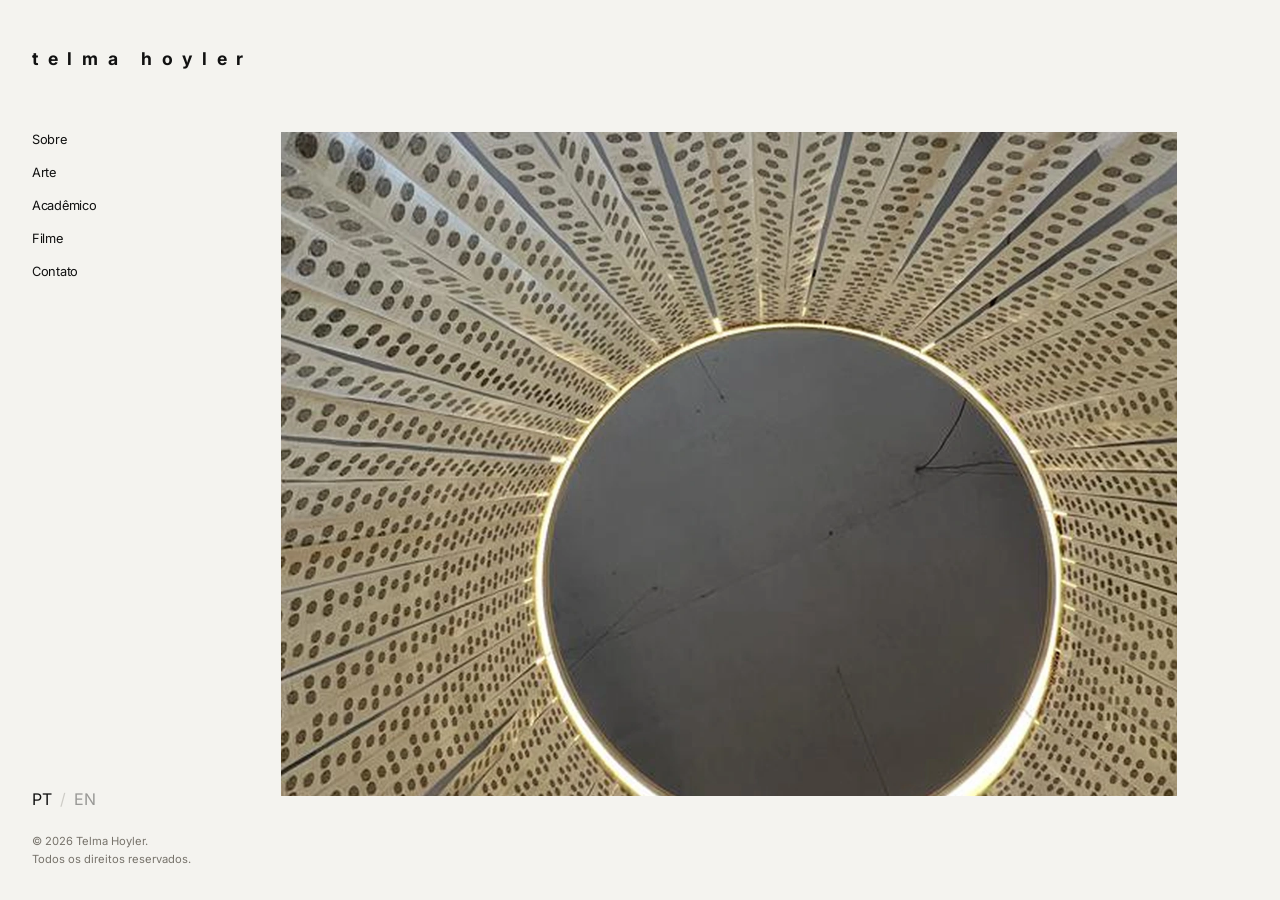
==== index.html @ 8e0690ae "Alinha cartaz do filme ao menu lateral" ====
<!doctype html>
<html lang="pt-BR">
  <head>
    <meta charset="utf-8" />
    <meta name="viewport" content="width=device-width, initial-scale=1" />
    <title>Telma Hoyler — Artista Visual</title>
    <meta
      name="description"
      content="Catálogo digital de obras, filmes e produção acadêmica de Telma Hoyler."
    />
    <link rel="preconnect" href="https://fonts.googleapis.com" />
    <link rel="preconnect" href="https://fonts.gstatic.com" crossorigin />
    <link
      rel="stylesheet"
      href="https://fonts.googleapis.com/css2?family=Inter:wght@300;400;500&family=Inter+Tight:wght@200;300;400&titulo-destaque=swap"
    />
    <link rel="stylesheet" href="styles.css?v=20260827-6" />
  </head>
  <body>
    <aside class="menu-lateral">
      <div>
        <a class="marca-menu-lateral" href="#home" data-pagina-destino="home">
          <span class="nome-marca-menu">telma hoyler</span>
        </a>

        <nav class="navegacao-menu-lateral" aria-label="Menu principal">
          <a href="#about" data-pagina-destino="about" data-texto="menu.sobre">Sobre</a>
          <div class="grupo-navegacao">
            <a href="#art" data-pagina-destino="artGroup" data-texto="menu.arte">Arte</a>
            <div class="subnavegacao">
              <a href="#art" data-pagina-destino="art" data-texto="submenu.trabalhos">Trabalhos</a>
              <a href="#exhibitions" data-pagina-destino="exhibitions" data-texto="submenu.exposicoes">Exposições</a>
              <a href="#texts" data-pagina-destino="texts" data-texto="submenu.textos">Textos</a>
            </div>
          </div>
          <div class="grupo-navegacao">
            <a href="#publications" data-pagina-destino="academic" data-texto="menu.academico">Acadêmico</a>
            <div class="subnavegacao">
              <a href="#publications" data-pagina-destino="publications" data-texto="submenu.publicacoes">Publicações selecionadas</a>
              <a href="#classes" data-pagina-destino="classes" data-texto="submenu.aulas">Aulas</a>
              <a href="#research" data-pagina-destino="research" data-texto="submenu.pesquisas">Pesquisas</a>
            </div>
          </div>
          <a href="#films" data-pagina-destino="films" data-texto="menu.filmes">Filme</a>
          <a href="#contact" data-pagina-destino="contact" data-texto="menu.contato">Contato</a>
        </nav>
      </div>

      <div class="rodape-menu-lateral">
        <div class="seletor-idioma" aria-label="Idioma">
          <button class="botao-idioma ativo" type="button" data-idioma="pt">PT</button>
          <span>/</span>
          <button class="botao-idioma" type="button" data-idioma="en">EN</button>
        </div>
        <p data-html-traduzido="rodape.direitos">© 2026 Telma Hoyler.<br />Todos os direitos reservados.</p>
      </div>
    </aside>
    <button class="fundo-menu-lateral" type="button" aria-label="Fechar menu"></button>

    <header class="cabecalho-mobile">
      <button class="botao-menu-mobile" type="button" aria-label="Abrir menu" aria-expanded="false">
        <span></span>
        <span></span>
      </button>
      <a class="marca-mobile" href="#home">telma hoyler</a>
      <div class="seletor-idioma" aria-label="Idioma">
        <button class="botao-idioma ativo" type="button" data-idioma="pt">PT</button>
        <span>/</span>
        <button class="botao-idioma" type="button" data-idioma="en">EN</button>
      </div>
    </header>

    <main class="conteudo-principal">
      <section id="home" class="pagina pagina-inicial ativo" data-pagina="home">
        <div class="imagem-hero ativo">
          <img src="assets/capa/carrossel/A_Representacao 1.webp" alt="" />
        </div>
        <div class="imagem-hero">
          <img src="assets/capa/carrossel/caixas-centralizada.png" alt="" />
        </div>
        <div class="imagem-hero">
          <img src="assets/capa/carrossel/ChatGPT Image 9 de ago. de 2026, 19_14_01.webp" alt="" />
        </div>
        <div class="imagem-hero">
          <img src="assets/capa/carrossel/imagem 1.webp" alt="" />
        </div>
        <div class="imagem-hero">
          <img src="assets/capa/carrossel/imagem 2.webp" alt="" />
        </div>
        <div class="imagem-hero">
          <img src="assets/capa/carrossel/imagem 4.webp" alt="" />
        </div>
        <div class="imagem-hero">
          <img src="assets/capa/carrossel/ponte para meu corpo 1.webp" alt="" />
        </div>
        <div class="imagem-hero">
          <img src="assets/capa/carrossel/serpentina_ponto de vista.webp" alt="" />
        </div>

      </section>

      <section id="about" class="pagina pagina-conteudo" data-pagina="about">
        <header class="cabecalho-pagina">
          <div class="rotulo-secao texto-suave" data-texto="secao.sobre.numero">01 — Sobre</div>
        </header>

        <div class="layout-sobre conteudo-alinhado-menu">
          <div class="texto-corpo">
            <p>
              <span data-texto="secao.sobre.texto1">Telma Hoyler (São Paulo, 1988) é artista visual e cientista social, tendo concluído em 2022 seu doutorado em ciência política pela Universidade de São Paulo. Transita entre a cidade e a floresta, entre a política e a poética, entre o mundo “de dentro” e o “de fora”. Ao invés de dualidades e oposições, procura cerzir os pontos de contato entre essas categorias, desgastadas pela forma binária como insistimos em categorizar o mundo.</span>
            </p>
            <p>
              <span data-texto="secao.sobre.texto2">Desde 2018, busca traduzir para o universo visual reflexões e sensações despertadas ao longo da sua extensa pesquisa etnográfica junto a burocratas, políticos e lideranças comunitárias. Cria a partir de múltiplas linguagens, incluindo escrita, costura, colagem, desenho e procedimentos de apropriação de imagens e sons para produção de vídeos e instalações sonoras.</span>
            </p>
          </div>
        </div>

      </section>

      <section id="presentation" class="pagina pagina-conteudo" data-pagina="presentation">
        <header class="cabecalho-pagina">
          <div class="rotulo-secao texto-suave" data-texto="submenu.apresentacao">Apresentação</div>
        </header>

        <div class="layout-sobre conteudo-alinhado-menu">
          <div class="texto-corpo">
            <p>
              <span data-texto="secao.sobre.texto1">Telma Hoyler (São Paulo, 1988) é artista visual e cientista social, tendo concluído em 2022 seu doutorado em ciência política pela Universidade de São Paulo. Transita entre a cidade e a floresta, entre a política e a poética, entre o mundo “de dentro” e o “de fora”. Ao invés de dualidades e oposições, procura cerzir os pontos de contato entre essas categorias, desgastadas pela forma binária como insistimos em categorizar o mundo.</span>
            </p>
            <p>
              <span data-texto="secao.sobre.texto2">Desde 2018, busca traduzir para o universo visual reflexões e sensações despertadas ao longo da sua extensa pesquisa etnográfica junto a burocratas, políticos e lideranças comunitárias. Cria a partir de múltiplas linguagens, incluindo escrita, costura, colagem, desenho e procedimentos de apropriação de imagens e sons para produção de vídeos e instalações sonoras.</span>
            </p>
          </div>
        </div>
      </section>

      <section id="exhibitions" class="pagina pagina-conteudo" data-pagina="exhibitions">
        <header class="cabecalho-pagina">
          <div class="rotulo-secao texto-suave" data-texto="secao.sobre.exposicoes">Exposições</div>
        </header>
        <section class="secao-listagem conteudo-alinhado-menu">
          <div class="cabecalho-listagem">
            <h2 class="titulo-destaque" data-texto="secao.sobre.exposicoes">Exposições</h2>
          </div>
          <div class="lista-itens" id="listaExposicoes"></div>
        </section>
      </section>

      <section id="texts" class="pagina pagina-conteudo" data-pagina="texts">
        <header class="cabecalho-pagina">
          <div class="rotulo-secao texto-suave" data-texto="secao.textos">Textos</div>
        </header>
        <section class="secao-listagem conteudo-alinhado-menu">
          <div class="cabecalho-listagem">
            <h2 class="titulo-destaque" data-texto="secao.textos">Textos</h2>
          </div>
          <div class="lista-itens" id="listaTextos"></div>
        </section>
      </section>

      <section id="art" class="pagina pagina-conteudo" data-pagina="art">
        <header class="cabecalho-pagina cabecalho-compacto">
          <div class="rotulo-secao texto-suave" data-texto="secao.arte.numero">02 — Arte</div>
          <h1 class="titulo-destaque" data-texto="secao.arte.titulo">Catálogo.</h1>
          <p class="texto-suave texto-introducao" data-texto="secao.arte.introducao">Catálogo de obras — instalação, bordado, vídeo, escrita.</p>
        </header>
        <div class="grade-catalogo-obras conteudo-alinhado-menu" id="gradeCatalogoObras"></div>
      </section>

      <section id="publications" class="pagina pagina-conteudo" data-pagina="publications" data-pagina-pai="academic">
        <section class="secao-listagem conteudo-alinhado-menu">
          <h1 class="titulo-destaque titulo-pagina-listagem" data-texto="academico.publicacoes">Publicações selecionadas</h1>
          <div class="lista-itens" id="listaPublicacoes"></div>
        </section>
      </section>

      <section id="classes" class="pagina pagina-conteudo" data-pagina="classes" data-pagina-pai="academic">
        <section class="secao-listagem conteudo-alinhado-menu">
          <h1 class="titulo-destaque titulo-pagina-listagem" data-texto="academico.aulas">Aulas</h1>
          <div class="lista-itens" id="listaAulas"></div>
        </section>
      </section>

      <section id="research" class="pagina pagina-conteudo" data-pagina="research" data-pagina-pai="academic">
        <section class="secao-listagem conteudo-alinhado-menu">
          <h1 class="titulo-destaque titulo-pagina-listagem" data-texto="academico.pesquisas">Pesquisas</h1>
          <div class="lista-itens lista-pesquisas" id="listaPesquisas"></div>
        </section>
      </section>

      <section id="films" class="pagina pagina-conteudo" data-pagina="films">
        <div class="grade-filmes conteudo-alinhado-menu">
          <article class="cartao-filme">
            <a class="poster-filme" href="https://www.territoriodoc.com/" target="_blank" rel="noreferrer">
              <img src="assets/imagens/film-territorio-DB_nv63p.jpg" alt="" />
            </a>
            <section class="ficha-tecnica-filme">
              <h1 data-texto="filme.ficha.titulo">Ficha Técnica</h1>
              <dl>
                <div><dt data-texto="filme.ficha.direcao">Direção:</dt><dd>Telma Hoyler</dd></div>
                <div><dt data-texto="filme.ficha.montagem">Montagem:</dt><dd>Luiz Romero</dd></div>
                <div><dt data-texto="filme.ficha.fotografia">Direção de Fotografia:</dt><dd>Luiz Romero</dd></div>
                <div><dt data-texto="filme.ficha.cameras">Câmeras:</dt><dd>Luiz Romero, Ricardo Moura, Daniel Ferreira</dd></div>
                <div><dt data-texto="filme.ficha.som">Edição de Som e Mixagem:</dt><dd>Julia Telles</dd></div>
                <div><dt data-texto="filme.ficha.cor">Colorização:</dt><dd>Bernardo Neder</dd></div>
                <div><dt data-texto="filme.ficha.producao">Produção:</dt><dd>Planetária Produções e Pesquisa</dd></div>
                <div><dt data-texto="filme.ficha.posProducao">Pós-Produção:</dt><dd>Cajamanga</dd></div>
                <div><dt data-texto="filme.ficha.financiamento">Financiamento:</dt><dd>Urban Studies Foundation</dd></div>
              </dl>
            </section>
          </article>
        </div>
      </section>

      <section id="contact" class="pagina pagina-conteudo pagina-contato" data-pagina="contact">
        <header class="cabecalho-pagina conteudo-alinhado-menu">
          <h1 class="titulo-destaque titulo-pagina-listagem" data-texto="secao.contato.numero">Contato</h1>
        </header>

        <div class="grade-contato">
          <a href="mailto:telmahoyler@gmail.com">
            <span class="rotulo-secao texto-suave" data-texto="contato.email">Email</span>
            <strong class="titulo-destaque">telmahoyler@gmail.com</strong>
          </a>
          <a href="https://www.instagram.com/tete_hoyler/" target="_blank" rel="noreferrer">
            <span class="rotulo-secao texto-suave" data-texto="contato.instagram.arte">Instagram — Arte</span>
            <strong class="titulo-destaque">@tete_hoyler</strong>
          </a>
          <a href="https://www.instagram.com/telma_hoyler/" target="_blank" rel="noreferrer">
            <span class="rotulo-secao texto-suave" data-texto="contato.instagram.academico">Instagram — Acadêmico</span>
            <strong class="titulo-destaque">@telma_hoyler</strong>
          </a>
          <a href="https://www.linkedin.com/in/telma-hoyler-6042aa2a5" target="_blank" rel="noreferrer">
            <span class="rotulo-secao texto-suave" data-texto="contato.linkedin">LinkedIn</span>
            <strong class="titulo-destaque">Telma Hoyler</strong>
          </a>
          <a href="http://lattes.cnpq.br/1322059531873511" target="_blank" rel="noreferrer">
            <span class="rotulo-secao texto-suave" data-texto="contato.lattes.titulo">Currículo Lattes</span>
            <span class="valor-contato">
              <strong class="titulo-destaque">lattes.cnpq.br/1322059531873511</strong>
              <small class="texto-suave" data-texto="contato.lattes.descricao">Plataforma de currículos acadêmicos do CNPq.</small>
            </span>
          </a>
        </div>

      </section>
    </main>

    <script src="script.js?v=20260827-1"></script>
  </body>
</html>
---- styles.css ----
:root {
  --cor-fundo: #f4f3ef;
  --cor-texto-principal: #111;
  --cor-texto-suave: #77736b;
  --cor-linha-fina: rgba(17, 17, 17, 0.14);
  --cor-painel: rgba(17, 17, 17, 0.035);
  --largura-menu-lateral: 240px;
  --recuo-hero-topo: 132px;
  --recuo-hero-direita: 56px;
  --recuo-hero-baixo: 104px;
  font-family: Avenir, "Avenir Next", Inter, Arial, sans-serif;
  color: var(--cor-texto-principal);
  background: var(--cor-fundo);
}

* {
  box-sizing: border-box;
}

html {
  scroll-behavior: smooth;
  scroll-padding-top: 24px;
}

body {
  margin: 0;
  min-height: 100vh;
  background: var(--cor-fundo);
}

a {
  color: inherit;
  text-decoration: none;
}

img {
  display: block;
  max-width: 100%;
}

button {
  font: inherit;
}

.titulo-destaque {
  font-family: Avenir, "Avenir Next", Inter, Arial, sans-serif;
  font-weight: 300;
  letter-spacing: 0;
}

.rotulo-secao {
  font-size: 0.6rem;
  font-weight: 500;
  letter-spacing: 0.08em;
  text-transform: uppercase;
}

.texto-suave {
  color: var(--cor-texto-suave);
}

.link-sublinhado {
  background-image: linear-gradient(currentColor, currentColor);
  background-position: 0 100%;
  background-repeat: no-repeat;
  background-size: 100% 1px;
}

.menu-lateral {
  position: fixed;
  inset: 0 auto 0 0;
  z-index: 40;
  width: var(--largura-menu-lateral);
  padding: 32px;
  display: flex;
  flex-direction: column;
  justify-content: space-between;
  background: var(--cor-fundo);
}

.marca-menu-lateral {
  display: block;
  margin-top: 18px;
}

.marca-menu-lateral .rotulo-secao {
  display: block;
  margin-bottom: 8px;
}

.nome-marca-menu {
  display: block;
  font-family: Avenir, "Avenir Next", Inter, Arial, sans-serif;
  font-size: 1.1rem;
  font-weight: 700;
  line-height: 1;
  letter-spacing: 0.55em;
  white-space: nowrap;
}

.navegacao-menu-lateral {
  margin-top: 64px;
  display: flex;
  flex-direction: column;
  gap: 18px;
}

.navegacao-menu-lateral a,
.grupo-navegacao > a,
.item-menu-lateral {
  width: fit-content;
  font-size: 0.8rem;
  letter-spacing: -0.02em;
  transition: opacity 180ms ease;
}

.item-menu-lateral {
  cursor: default;
}

.navegacao-menu-lateral a:hover,
.navegacao-menu-lateral a.ativo {
  opacity: 0.52;
}

.grupo-navegacao {
  display: grid;
  gap: 0;
}

.subnavegacao {
  max-height: 0;
  overflow: hidden;
  display: grid;
  gap: 7px;
  padding-left: 14px;
  transition: max-height 220ms ease, padding-top 220ms ease;
}

.grupo-navegacao:hover .subnavegacao,
.grupo-navegacao:focus-within .subnavegacao {
  max-height: 96px;
  padding-top: 10px;
}

.subnavegacao a {
  color: var(--cor-texto-suave);
  font-size: 0.68rem;
}

.rodape-menu-lateral {
  display: flex;
  flex-direction: column;
  gap: 24px;
}

.rodape-menu-lateral p {
  margin: 0;
  color: var(--cor-texto-suave);
  font-size: 0.7rem;
  line-height: 1.55;
}

.seletor-idioma {
  display: flex;
  align-items: center;
  gap: 8px;
}

.seletor-idioma span {
  color: var(--cor-texto-suave);
  opacity: 0.3;
}

.botao-idioma {
  border: 0;
  padding: 0;
  background: transparent;
  color: inherit;
  cursor: pointer;
}

.botao-idioma:not(.ativo) {
  opacity: 0.4;
}

.cabecalho-mobile {
  display: none;
}

.fundo-menu-lateral {
  display: none;
}

.conteudo-principal {
  min-width: 0;
  padding-left: var(--largura-menu-lateral);
}

.pagina {
  display: none;
}

.pagina.ativo {
  display: block;
}

.pagina-inicial {
  position: relative;
  height: 100svh;
  overflow: hidden;
  background: var(--cor-fundo);
}

.imagem-hero {
  position: absolute;
  top: var(--recuo-hero-topo);
  bottom: var(--recuo-hero-baixo);
  left: 47%;
  width: min(70vw, 1120px);
  overflow: hidden;
  transform: translateX(-50%);
  opacity: 0;
  transition: opacity 1400ms ease;
}

.imagem-hero.ativo {
  opacity: 1;
}

.imagem-hero img {
  display: block;
  width: 100%;
  height: 100%;
  object-fit: cover;
  object-position: center;
}

.rodape-hero {
  position: absolute;
  left: 40px;
  right: 40px;
  bottom: 40px;
  z-index: 2;
  display: flex;
  align-items: flex-end;
  justify-content: space-between;
  gap: 24px;
  color: #fff;
  mix-blend-mode: difference;
}

.pontos-hero {
  display: flex;
  align-items: center;
  gap: 8px;
}

.pontos-hero button {
  width: 16px;
  height: 1px;
  padding: 0;
  border: 0;
  background: currentColor;
  opacity: 0.4;
  transition: width 250ms ease, opacity 250ms ease;
}

.pontos-hero button.ativo {
  width: 40px;
  opacity: 1;
}

.extra-inicial {
  display: none;
}

body.rota-inicial .extra-inicial {
  display: block;
}

.obras-destaque,
.pagina-conteudo {
  padding: 48px 48px 56px;
}

.barra-secao {
  margin-bottom: 40px;
  display: flex;
  align-items: end;
  justify-content: space-between;
  gap: 32px;
}

.barra-secao h2 {
  margin: 0;
  font-size: clamp(1rem, 1.55vw, 1.25rem);
  line-height: 1.08;
}

.grade-obras-destaque {
  display: grid;
  grid-template-columns: repeat(3, minmax(0, 1fr));
  gap: 22px;
  max-width: 760px;
  background: transparent;
}

.cartao-obra {
  position: relative;
  aspect-ratio: 1;
  overflow: hidden;
  background: var(--cor-fundo);
}

.cartao-obra img {
  position: absolute;
  inset: 0;
  width: 100%;
  height: 100%;
  object-fit: cover;
  transition: transform 1200ms ease;
}

.cartao-obra:hover img {
  transform: scale(1.04);
}

.cartao-obra-2 img {
  transform: scale(1.14);
  transform-origin: center top;
}

.cartao-obra-2:hover img {
  transform: scale(1.18);
}

.cartao-obra-9 img {
  transform: scale(1.3);
  transform-origin: center;
}

.cartao-obra-9:hover img {
  transform: scale(1.34);
}

.cartao-obra-10 img {
  object-position: center 39%;
  transform: scale(1.4);
}

.cartao-obra-10:hover img {
  transform: scale(1.44);
}

.cartao-obra-13 img {
  transform: scale(1.3);
}

.cartao-obra-13:hover img {
  transform: scale(1.34);
}

.cartao-obra-20 img {
  object-position: 52% 50%;
  transform: scale(3.7);
}

.cartao-obra-20:hover img {
  transform: scale(3.78);
}

.cartao-obra-17 img {
  object-fit: cover;
  object-position: center 62%;
}

.cartao-obra-19 img {
  transform: none;
}

.cartao-obra-19:hover img {
  transform: scale(1.04);
}

/* Camufla o fundo branco destas capas no off-white da página. */
.cartao-obra-31,
.cartao-obra-39,
.cartao-obra-45 {
  background: var(--cor-fundo);
}

.cartao-obra-31 img,
.cartao-obra-39 img,
.cartao-obra-45 img {
  mix-blend-mode: multiply;
}

.cartao-obra-31 img {
  transform: scale(1.18);
}

.cartao-obra-31:hover img {
  transform: scale(1.22);
}

.cartao-obra-39 img {
  transform: scale(1.08);
}

.cartao-obra-39:hover img {
  transform: scale(1.12);
}

.cartao-obra-45 img {
  transform: scale(1.18);
}

.cartao-obra-45:hover img {
  transform: scale(1.22);
}

.cartao-obra-25 img {
  transform: scale(3);
  transform-origin: 34% 58%;
}

.cartao-obra-25:hover img {
  transform: scale(3.08);
}

.cartao-obra-18 img {
  transform: scale(1.32);
}

.cartao-obra-18:hover img {
  transform: scale(1.36);
}

.cartao-obra-27 img {
  transform: scale(1.18);
}

.cartao-obra-27:hover img {
  transform: scale(1.22);
}

.cartao-obra-29 img {
  transform: scale(3.4);
  transform-origin: 52% 50%;
}

.cartao-obra-29:hover img {
  transform: scale(3.48);
}

.cartao-obra-26 img {
  transform: scale(1.16);
}

.cartao-obra-26:hover img {
  transform: scale(1.2);
}

.cartao-obra-30 img {
  transform: scale(2.2);
  transform-origin: 72% 38%;
}

.cartao-obra-30:hover img {
  transform: scale(2.28);
}

.cartao-obra-34 img {
  transform: scale(2.35);
  transform-origin: 51% 49%;
}

.cartao-obra-34:hover img {
  transform: scale(2.43);
}

.cartao-obra-32 img {
  transform: none;
}

.cartao-obra-32:hover img {
  transform: scale(1.04);
}

.cartao-obra-40 img {
  object-fit: cover;
  object-position: center;
}

.cartao-obra-43 img {
  transform: scale(1.08);
}

.cartao-obra-43:hover img {
  transform: scale(1.12);
}

.cartao-obra-44 img {
  transform: scale(1.58);
  transform-origin: center;
}

.cartao-obra-44:hover img {
  transform: scale(1.64);
}

.legenda-cartao-obra {
  position: absolute;
  inset: 0;
  display: flex;
  align-items: flex-end;
  padding: 14px;
  background: rgba(255, 255, 255, 0);
  opacity: 0;
  transition: background 500ms ease, opacity 500ms ease;
}

.cartao-obra:hover .legenda-cartao-obra {
  background: rgba(255, 255, 255, 0.9);
  opacity: 1;
}

.titulo-cartao-obra {
  font-family: Avenir, "Avenir Next", Inter, Arial, sans-serif;
  font-size: 0.76rem;
  letter-spacing: 0;
}

.pagina-conteudo {
  max-width: 1296px;
  margin-inline: auto;
  transform: translateX(calc(var(--largura-menu-lateral) / -2));
}

#art.pagina-conteudo {
  max-width: none;
}

.conteudo-alinhado-menu {
  padding-top: 78px;
  width: 100%;
  max-width: 960px;
  margin-inline: auto;
}

#about .cabecalho-pagina,
#presentation .cabecalho-pagina,
#art .cabecalho-pagina,
#exhibitions > .cabecalho-pagina,
#texts > .cabecalho-pagina {
  display: none;
}

.cabecalho-pagina {
  margin-bottom: 44px;
}

.cabecalho-pagina.cabecalho-compacto {
  margin-bottom: 36px;
}

.cabecalho-pagina .rotulo-secao {
  margin-bottom: 18px;
}

.cabecalho-pagina [data-texto="secao.sobre.numero"] {
  font-size: 0.82rem;
}

.cabecalho-pagina h1 {
  max-width: 640px;
  margin: 0;
  font-size: clamp(1.25rem, 2.1vw, 1.75rem);
  line-height: 1.12;
}

.texto-introducao {
  max-width: 520px;
  margin: 16px 0 0;
  font-size: 0.78rem;
  line-height: 1.5;
}

.layout-sobre {
  display: grid;
  grid-template-columns: repeat(12, minmax(0, 1fr));
  gap: 48px;
  margin-bottom: 64px;
}

.texto-corpo {
  grid-column: span 8;
  display: grid;
  gap: 16px;
}

.texto-corpo p {
  margin: 0;
  font-size: clamp(0.76rem, 0.82vw, 0.82rem);
  line-height: 1.55;
  text-align: justify;
}

.contatos-sobre {
  display: grid;
  grid-column: 9 / span 3;
  align-content: start;
  gap: 16px;
  font-size: 0.72rem;
}

.contatos-sobre .rotulo-secao {
  margin-bottom: 4px;
}

.secao-listagem {
  margin-bottom: 36px;
}

.titulo-pagina-listagem {
  margin: 0 0 24px;
  font-size: clamp(0.92rem, 1.25vw, 1.1rem);
  line-height: 1.12;
}

.secao-listagem > h2,
.cabecalho-listagem h2 {
  margin: 0;
  font-size: clamp(0.92rem, 1.25vw, 1.1rem);
  line-height: 1.12;
}

.cabecalho-listagem {
  margin-bottom: 24px;
  display: flex;
  align-items: baseline;
  justify-content: space-between;
}

.lista-itens {
  border-top: 1px solid var(--cor-linha-fina);
  border-bottom: 1px solid var(--cor-linha-fina);
}

.item-lista {
  display: flex;
  align-items: baseline;
  gap: 20px;
  padding: 10px 0;
  border-top: 1px solid var(--cor-linha-fina);
}

.item-lista:first-child {
  border-top: 0;
}

.item-pesquisa {
  padding: 18px 0 22px;
  border-top: 1px solid var(--cor-linha-fina);
}

.item-pesquisa:first-child {
  border-top: 0;
}

.item-pesquisa h2 {
  margin: 0 0 10px;
  font-size: clamp(0.78rem, 0.88vw, 0.9rem);
  line-height: 1.35;
  font-weight: 500;
}

.texto-pesquisa {
  max-width: 900px;
}

.texto-pesquisa p {
  margin: 0;
  font-size: clamp(0.74rem, 0.8vw, 0.82rem);
  line-height: 1.58;
  text-align: justify;
}

.texto-pesquisa p + p {
  margin-top: 8px;
}

.ano-item-lista {
  width: 80px;
  flex: 0 0 80px;
  color: var(--cor-texto-suave);
}

.titulo-item-lista {
  font-size: clamp(0.74rem, 0.8vw, 0.82rem);
  line-height: 1.35;
}

.detalhe-item-lista {
  margin-top: 4px;
  color: var(--cor-texto-suave);
}

.grade-catalogo-obras {
  display: grid;
  gap: 24px;
  width: 100%;
  max-width: 960px;
  margin-inline: auto;
  background: transparent;
}

.linha-comparacao-obras {
  display: grid;
  gap: 44px;
}

.linha-cinco-obras {
  grid-template-columns: repeat(5, minmax(0, 1fr));
}

.linha-quatro-obras {
  grid-template-columns: repeat(4, minmax(0, 1fr));
}

.grade-filmes {
  display: flex;
  justify-content: flex-start;
  max-width: 960px;
}

#films.pagina-conteudo {
  padding-top: 136px;
}

#films .conteudo-alinhado-menu {
  padding-top: 0;
}

.cartao-filme {
  display: grid;
  grid-template-columns: 220px minmax(0, 1fr);
  align-items: start;
  gap: 48px;
  width: min(100%, 800px);
}

.poster-filme {
  display: block;
  width: min(100%, 220px);
  margin: 0;
  overflow: hidden;
  background: var(--cor-painel);
}

.poster-filme img {
  display: block;
  width: 100%;
  height: auto;
  transition: transform 1200ms ease;
}

.cartao-filme:hover img {
  transform: scale(1.04);
}

.ficha-tecnica-filme h1 {
  margin: 0 0 16px;
  padding-bottom: 9px;
  border-bottom: 1px solid var(--cor-linha-fina);
  font-size: 0.68rem;
  font-weight: 500;
  letter-spacing: 0.08em;
  text-transform: uppercase;
}

.ficha-tecnica-filme dl {
  display: grid;
  gap: 7px;
  margin: 0;
  color: var(--cor-texto-suave);
  font-size: 0.72rem;
  line-height: 1.45;
}

.ficha-tecnica-filme dl > div {
  display: grid;
  grid-template-columns: 176px minmax(0, 1fr);
  gap: 22px;
}

.ficha-tecnica-filme dt,
.ficha-tecnica-filme dd {
  margin: 0;
}

.ficha-tecnica-filme dt {
  color: inherit;
  font-weight: 400;
  white-space: nowrap;
}

.ficha-tecnica-filme dd {
  font-weight: 400;
}

.pagina-contato {
  min-height: auto;
  flex-direction: column;
}

.pagina-contato.ativo {
  display: flex;
}

.pagina-contato .cabecalho-pagina {
  margin-bottom: 14px;
}

.pagina-contato .cabecalho-pagina .rotulo-secao {
  margin-bottom: 14px;
}

.pagina-contato .cabecalho-pagina h1 {
  font-size: clamp(0.96rem, 1.2vw, 1.1rem);
}

.pagina-contato .texto-introducao {
  margin-top: 10px;
}

.grade-contato {
  width: 100%;
  max-width: 960px;
  margin-inline: auto;
  display: grid;
  border-top: 1px solid var(--cor-linha-fina);
  border-bottom: 1px solid var(--cor-linha-fina);
}

.grade-contato a {
  display: grid;
  grid-template-columns: 155px minmax(0, 1fr);
  gap: 20px;
  padding: 10px 0;
  border-top: 1px solid var(--cor-linha-fina);
}

.grade-contato a:first-child {
  border-top: 0;
}

.grade-contato span {
  display: block;
}

.valor-contato {
  display: flex;
  align-items: baseline;
  gap: 10px;
  min-width: 0;
}

.grade-contato strong {
  display: inline;
  color: var(--cor-texto-principal);
  font-size: clamp(0.82rem, 0.9vw, 0.92rem);
  font-weight: 300;
  line-height: 1.35;
  overflow-wrap: normal;
  word-break: normal;
  transition: opacity 200ms ease;
}

.grade-contato small {
  display: inline;
  margin-left: 0;
  color: var(--cor-texto-principal);
  font-size: 0.76rem;
  line-height: 1.45;
  white-space: nowrap;
}

.grade-contato a:hover strong {
  opacity: 0.6;
}

.contato-atelier {
  margin-top: 40px;
  padding-top: 0;
  font-size: 0.82rem;
}

@media (max-width: 1024px) {
  .pagina-conteudo {
    transform: none;
  }

  .menu-lateral {
    z-index: 80;
    width: min(82vw, 320px);
    transform: translateX(-100%);
    transition: transform 260ms ease;
    box-shadow: 24px 0 64px rgba(17, 17, 17, 0.08);
  }

  body.menu-lateral-aberto .menu-lateral {
    transform: translateX(0);
  }

  .fundo-menu-lateral {
    position: fixed;
    inset: 0;
    z-index: 70;
    display: block;
    border: 0;
    padding: 0;
    background: rgba(255, 255, 255, 0.72);
    opacity: 0;
    pointer-events: none;
    transition: opacity 260ms ease;
  }

  body.menu-lateral-aberto .fundo-menu-lateral {
    opacity: 1;
    pointer-events: auto;
  }

  .cabecalho-mobile {
    position: fixed;
    inset: 0 0 auto 0;
    z-index: 50;
    height: 56px;
    padding: 0 20px;
    display: flex;
    align-items: center;
    justify-content: space-between;
    border-bottom: 1px solid var(--cor-linha-fina);
    background: rgba(255, 255, 255, 0.9);
    backdrop-filter: blur(10px);
  }

  .botao-menu-mobile {
    width: 34px;
    height: 34px;
    border: 0;
    padding: 0;
    display: grid;
    place-content: center;
    gap: 6px;
    background: transparent;
    color: var(--cor-texto-principal);
    cursor: pointer;
  }

  .botao-menu-mobile span {
    width: 18px;
    height: 1px;
    display: block;
    background: currentColor;
    transition: transform 200ms ease;
  }

  body.menu-lateral-aberto .botao-menu-mobile span:first-child {
    transform: translateY(3.5px) rotate(45deg);
  }

  body.menu-lateral-aberto .botao-menu-mobile span:last-child {
    transform: translateY(-3.5px) rotate(-45deg);
  }

  .marca-mobile {
    font-family: Avenir, "Avenir Next", Inter, Arial, sans-serif;
    font-size: 0.82rem;
    letter-spacing: 0.55em;
    white-space: nowrap;
  }

  .conteudo-principal {
    padding-left: 0;
    padding-top: 56px;
  }

  .pagina-conteudo,
  .obras-destaque {
    padding: 36px 24px 48px;
  }

  #films.pagina-conteudo {
    padding-top: 36px;
  }

  .pagina-inicial {
    height: calc(100svh - 56px);
  }

  .imagem-hero {
    inset: 0;
    width: auto;
    transform: none;
  }

  .grade-obras-destaque {
    grid-template-columns: repeat(2, minmax(0, 1fr));
    gap: 20px;
  }

  .linha-cinco-obras,
  .linha-quatro-obras {
    grid-template-columns: repeat(2, minmax(0, 1fr));
  }

  .layout-sobre {
    grid-template-columns: 1fr;
  }

  .grade-contato strong {
    overflow-wrap: anywhere;
  }

  .pagina-contato .cabecalho-pagina {
    margin-bottom: 32px;
  }

  .texto-corpo,
  .contatos-sobre {
    grid-column: auto;
  }

}

@media (max-width: 640px) {
  .cartao-filme {
    grid-template-columns: 1fr;
    gap: 24px;
  }

  .ficha-tecnica-filme dl > div {
    grid-template-columns: 1fr;
    gap: 1px;
    padding-bottom: 4px;
  }

  .ficha-tecnica-filme dt {
    white-space: normal;
  }

  .rodape-hero {
    left: 24px;
    right: 24px;
    bottom: 24px;
  }

  .barra-secao {
    display: block;
  }

  .barra-secao a {
    display: inline-block;
    margin-top: 24px;
  }

  .cabecalho-pagina {
    margin-bottom: 36px;
  }

  .cabecalho-pagina h1 {
    font-size: 1.25rem;
  }

  .pagina-contato .cabecalho-pagina h1 {
    font-size: 1.15rem;
  }

  .grade-obras-destaque,
  .grade-catalogo-obras {
    grid-template-columns: 1fr;
    gap: 18px;
  }

  .linha-cinco-obras,
  .linha-quatro-obras {
    grid-template-columns: 1fr;
  }

  .item-lista {
    align-items: start;
    gap: 16px;
  }

  .grade-contato a {
    grid-template-columns: 1fr;
    gap: 10px;
  }

  .grade-contato small {
    display: inline;
    margin-left: 0;
    margin-top: 0;
    white-space: normal;
  }

  .ano-item-lista {
    width: 56px;
    flex-basis: 56px;
  }
}
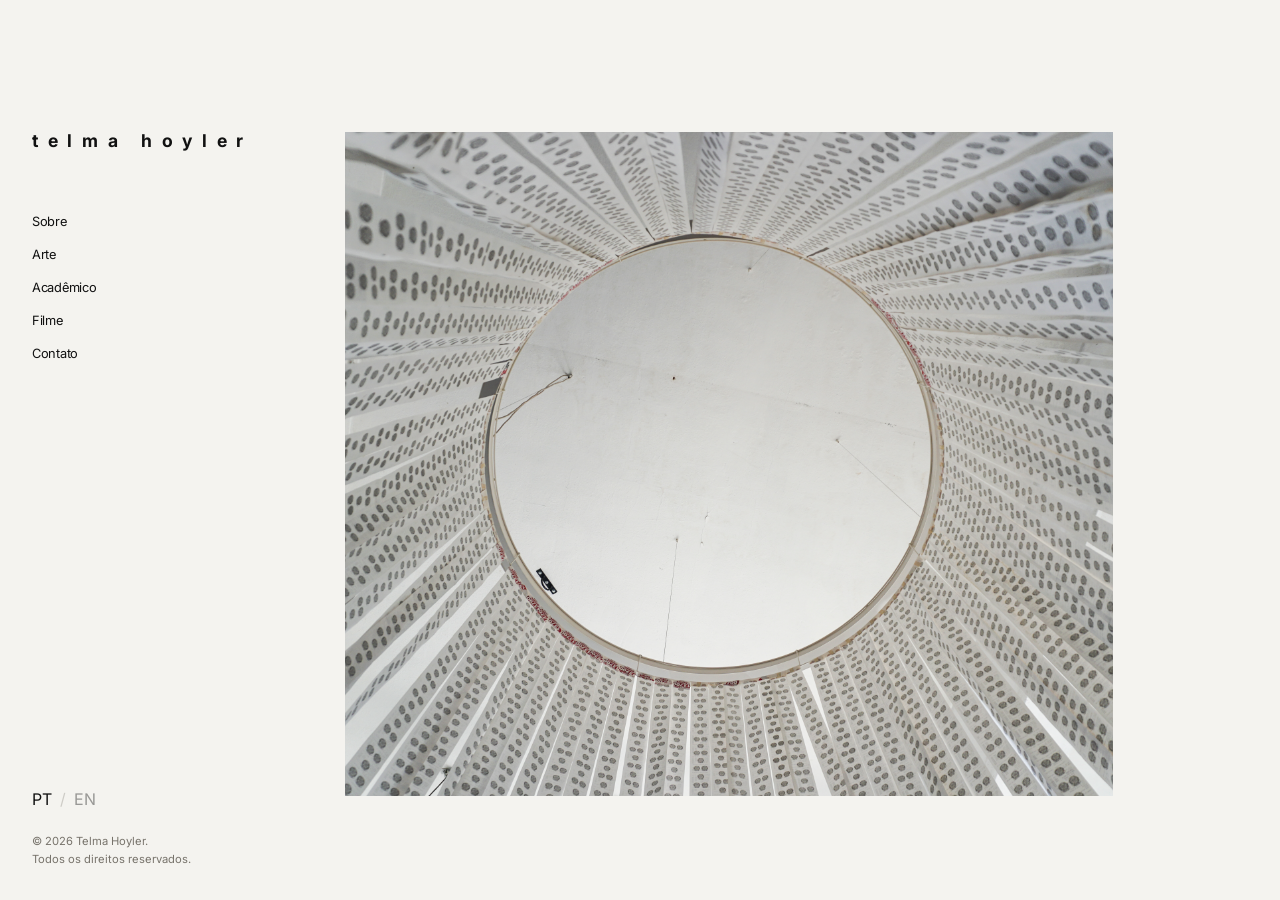
==== commit 5e7cd727: "Atualiza carrossel e ajusta capa principal" ====
--- a/index.html
+++ b/index.html
@@ -14,7 +14,7 @@
       rel="stylesheet"
       href="https://fonts.googleapis.com/css2?family=Inter:wght@300;400;500&family=Inter+Tight:wght@200;300;400&titulo-destaque=swap"
     />
-    <link rel="stylesheet" href="styles.css?v=20260827-6" />
+    <link rel="stylesheet" href="styles.css?v=20260902-1" />
   </head>
   <body>
     <aside class="menu-lateral">
@@ -73,28 +73,31 @@
     <main class="conteudo-principal">
       <section id="home" class="pagina pagina-inicial ativo" data-pagina="home">
         <div class="imagem-hero ativo">
-          <img src="assets/capa/carrossel/A_Representacao 1.webp" alt="" />
-        </div>
-        <div class="imagem-hero">
-          <img src="assets/capa/carrossel/caixas-centralizada.png" alt="" />
-        </div>
-        <div class="imagem-hero">
-          <img src="assets/capa/carrossel/ChatGPT Image 9 de ago. de 2026, 19_14_01.webp" alt="" />
-        </div>
-        <div class="imagem-hero">
-          <img src="assets/capa/carrossel/imagem 1.webp" alt="" />
-        </div>
-        <div class="imagem-hero">
-          <img src="assets/capa/carrossel/imagem 2.webp" alt="" />
-        </div>
-        <div class="imagem-hero">
-          <img src="assets/capa/carrossel/imagem 4.webp" alt="" />
-        </div>
-        <div class="imagem-hero">
-          <img src="assets/capa/carrossel/ponte para meu corpo 1.webp" alt="" />
-        </div>
-        <div class="imagem-hero">
-          <img src="assets/capa/carrossel/serpentina_ponto de vista.webp" alt="" />
+          <img src="assets/capa/carrossel/1.jpg" alt="" />
+        </div>
+        <div class="imagem-hero">
+          <img src="assets/capa/carrossel/2.png" alt="" />
+        </div>
+        <div class="imagem-hero">
+          <img src="assets/capa/carrossel/3.JPG" alt="" />
+        </div>
+        <div class="imagem-hero">
+          <img src="assets/capa/carrossel/4.png" alt="" />
+        </div>
+        <div class="imagem-hero">
+          <img src="assets/capa/carrossel/5.jpg" alt="" />
+        </div>
+        <div class="imagem-hero">
+          <img src="assets/capa/carrossel/6.JPG" alt="" />
+        </div>
+        <div class="imagem-hero">
+          <img src="assets/capa/carrossel/7.png" alt="" />
+        </div>
+        <div class="imagem-hero">
+          <img src="assets/capa/carrossel/8.png" alt="" />
+        </div>
+        <div class="imagem-hero">
+          <img src="assets/capa/carrossel/9.jpg" alt="" />
         </div>
 
       </section>
--- a/styles.css
+++ b/styles.css
@@ -236,6 +236,21 @@
   object-position: center;
 }
 
+/* Na capa, nome e carrossel formam a mesma linha visual. */
+@media (min-width: 1025px) {
+  body.rota-inicial .menu-lateral {
+    padding-top: var(--recuo-hero-topo);
+  }
+
+  body.rota-inicial .marca-menu-lateral {
+    margin-top: 0;
+  }
+
+  body.rota-inicial .imagem-hero {
+    width: min(60vw, 960px);
+  }
+}
+
 .rodape-hero {
   position: absolute;
   left: 40px;
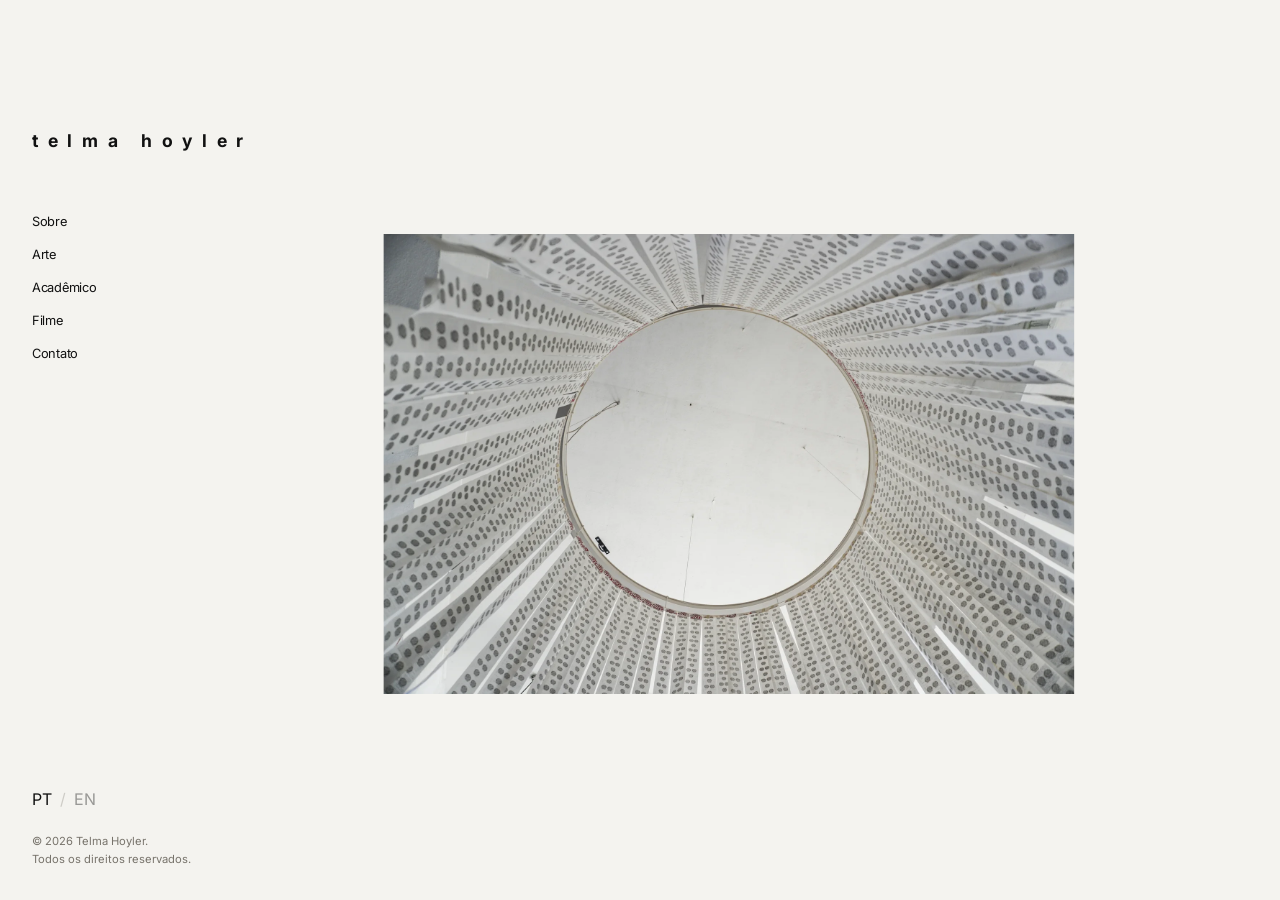
==== commit dd1d5ba2: "Otimiza imagens e preserva enquadramento da capa" ====
--- a/index.html
+++ b/index.html
@@ -14,7 +14,7 @@
       rel="stylesheet"
       href="https://fonts.googleapis.com/css2?family=Inter:wght@300;400;500&family=Inter+Tight:wght@200;300;400&titulo-destaque=swap"
     />
-    <link rel="stylesheet" href="styles.css?v=20260902-1" />
+    <link rel="stylesheet" href="styles.css?v=20260908-1" />
   </head>
   <body>
     <aside class="menu-lateral">
@@ -73,31 +73,31 @@
     <main class="conteudo-principal">
       <section id="home" class="pagina pagina-inicial ativo" data-pagina="home">
         <div class="imagem-hero ativo">
-          <img src="assets/capa/carrossel/1.jpg" alt="" />
-        </div>
-        <div class="imagem-hero">
-          <img src="assets/capa/carrossel/2.png" alt="" />
-        </div>
-        <div class="imagem-hero">
-          <img src="assets/capa/carrossel/3.JPG" alt="" />
-        </div>
-        <div class="imagem-hero">
-          <img src="assets/capa/carrossel/4.png" alt="" />
-        </div>
-        <div class="imagem-hero">
-          <img src="assets/capa/carrossel/5.jpg" alt="" />
-        </div>
-        <div class="imagem-hero">
-          <img src="assets/capa/carrossel/6.JPG" alt="" />
-        </div>
-        <div class="imagem-hero">
-          <img src="assets/capa/carrossel/7.png" alt="" />
-        </div>
-        <div class="imagem-hero">
-          <img src="assets/capa/carrossel/8.png" alt="" />
-        </div>
-        <div class="imagem-hero">
-          <img src="assets/capa/carrossel/9.jpg" alt="" />
+          <img src="assets/capa/carrossel/1.webp" alt="" fetchpriority="high" decoding="async" />
+        </div>
+        <div class="imagem-hero">
+          <img data-src="assets/capa/carrossel/2.webp" alt="" loading="lazy" decoding="async" />
+        </div>
+        <div class="imagem-hero">
+          <img data-src="assets/capa/carrossel/3.webp" alt="" loading="lazy" decoding="async" />
+        </div>
+        <div class="imagem-hero">
+          <img data-src="assets/capa/carrossel/4.webp" alt="" loading="lazy" decoding="async" />
+        </div>
+        <div class="imagem-hero">
+          <img data-src="assets/capa/carrossel/5.webp" alt="" loading="lazy" decoding="async" />
+        </div>
+        <div class="imagem-hero">
+          <img data-src="assets/capa/carrossel/6.webp" alt="" loading="lazy" decoding="async" />
+        </div>
+        <div class="imagem-hero">
+          <img data-src="assets/capa/carrossel/7.webp" alt="" loading="lazy" decoding="async" />
+        </div>
+        <div class="imagem-hero">
+          <img data-src="assets/capa/carrossel/8.webp" alt="" loading="lazy" decoding="async" />
+        </div>
+        <div class="imagem-hero">
+          <img data-src="assets/capa/carrossel/9.webp" alt="" loading="lazy" decoding="async" />
         </div>
 
       </section>
--- a/styles.css
+++ b/styles.css
@@ -232,7 +232,7 @@
   display: block;
   width: 100%;
   height: 100%;
-  object-fit: cover;
+  object-fit: contain;
   object-position: center;
 }
 
@@ -247,7 +247,7 @@
   }
 
   body.rota-inicial .imagem-hero {
-    width: min(60vw, 960px);
+    width: min(54vw, 860px);
   }
 }
 
@@ -1016,7 +1016,7 @@
   }
 
   .imagem-hero {
-    inset: 0;
+    inset: 20px;
     width: auto;
     transform: none;
   }
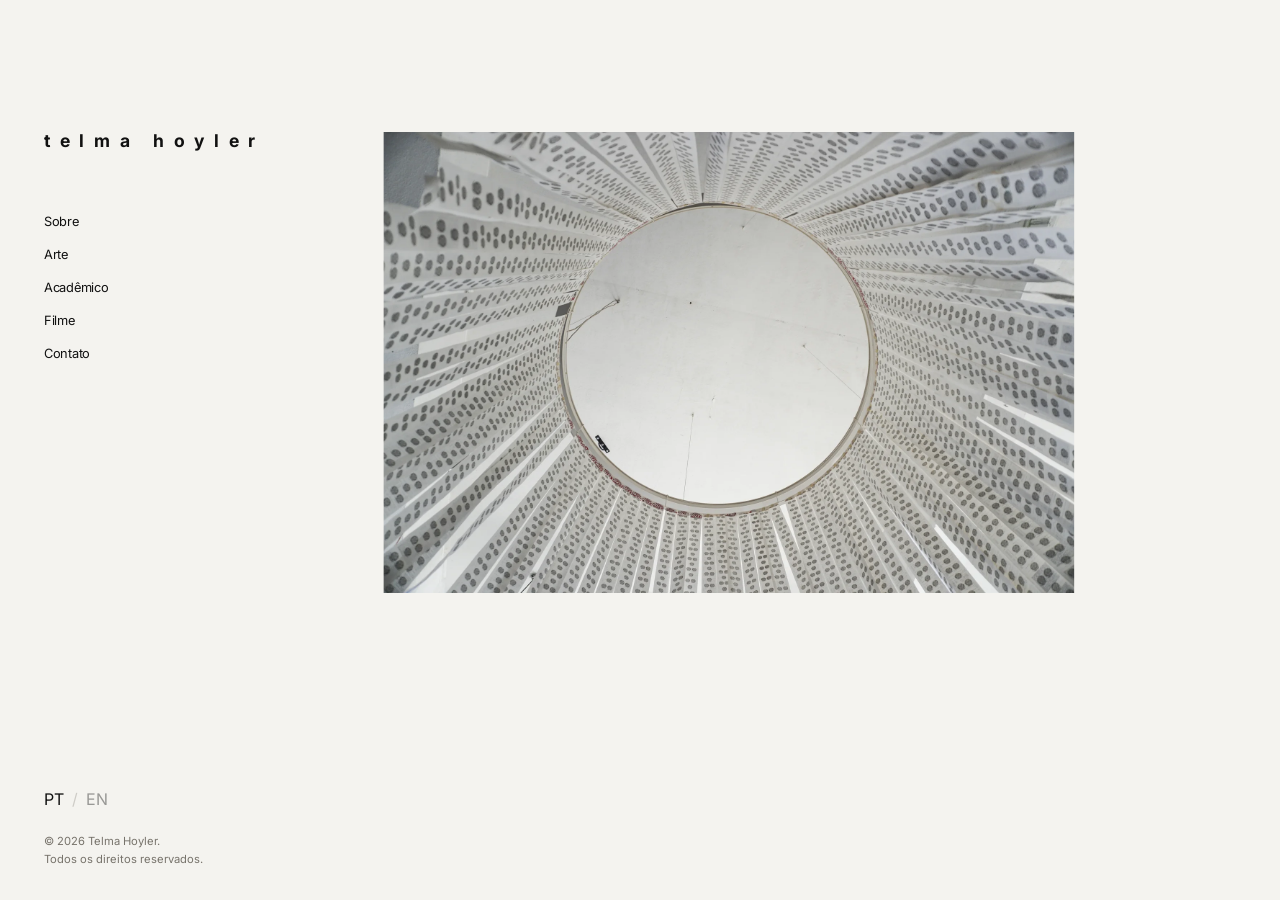
==== commit 071fd4bb: "Alinha carrossel e ajusta menu da capa" ====
--- a/index.html
+++ b/index.html
@@ -14,7 +14,7 @@
       rel="stylesheet"
       href="https://fonts.googleapis.com/css2?family=Inter:wght@300;400;500&family=Inter+Tight:wght@200;300;400&titulo-destaque=swap"
     />
-    <link rel="stylesheet" href="styles.css?v=20260908-1" />
+    <link rel="stylesheet" href="styles.css?v=20260908-2" />
   </head>
   <body>
     <aside class="menu-lateral">
--- a/styles.css
+++ b/styles.css
@@ -240,6 +240,7 @@
 @media (min-width: 1025px) {
   body.rota-inicial .menu-lateral {
     padding-top: var(--recuo-hero-topo);
+    padding-left: 44px;
   }
 
   body.rota-inicial .marca-menu-lateral {
@@ -248,6 +249,10 @@
 
   body.rota-inicial .imagem-hero {
     width: min(54vw, 860px);
+  }
+
+  body.rota-inicial .imagem-hero img {
+    object-position: center top;
   }
 }
 
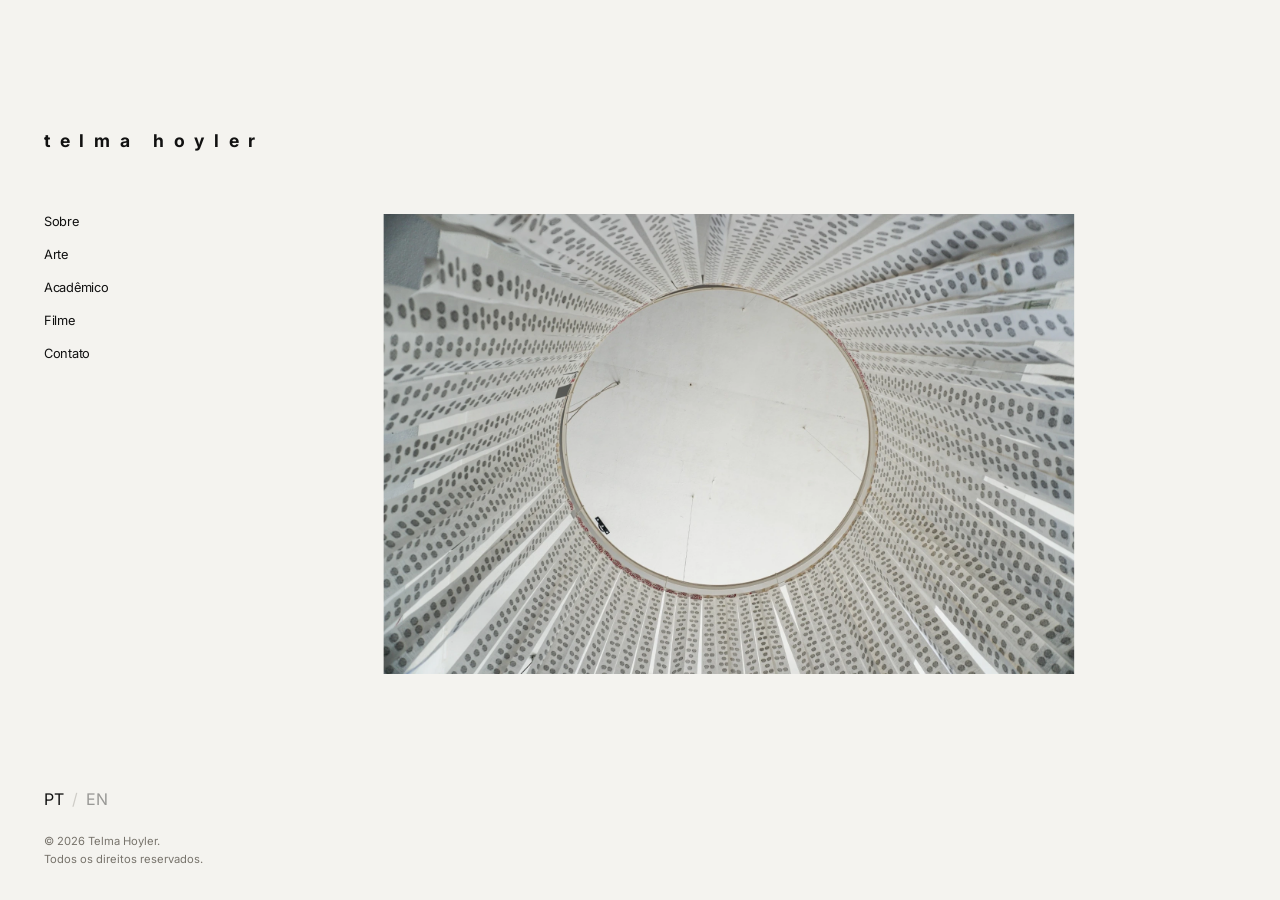
==== commit a8e0d39c: "Atualiza conteúdo, capas e navegação do site" ====
--- a/index.html
+++ b/index.html
@@ -14,7 +14,7 @@
       rel="stylesheet"
       href="https://fonts.googleapis.com/css2?family=Inter:wght@300;400;500&family=Inter+Tight:wght@200;300;400&titulo-destaque=swap"
     />
-    <link rel="stylesheet" href="styles.css?v=20260908-2" />
+    <link rel="stylesheet" href="styles.css?v=20261023" />
   </head>
   <body>
     <aside class="menu-lateral">
@@ -73,31 +73,34 @@
     <main class="conteudo-principal">
       <section id="home" class="pagina pagina-inicial ativo" data-pagina="home">
         <div class="imagem-hero ativo">
-          <img src="assets/capa/carrossel/1.webp" alt="" fetchpriority="high" decoding="async" />
-        </div>
-        <div class="imagem-hero">
-          <img data-src="assets/capa/carrossel/2.webp" alt="" loading="lazy" decoding="async" />
-        </div>
-        <div class="imagem-hero">
-          <img data-src="assets/capa/carrossel/3.webp" alt="" loading="lazy" decoding="async" />
-        </div>
-        <div class="imagem-hero">
-          <img data-src="assets/capa/carrossel/4.webp" alt="" loading="lazy" decoding="async" />
-        </div>
-        <div class="imagem-hero">
-          <img data-src="assets/capa/carrossel/5.webp" alt="" loading="lazy" decoding="async" />
-        </div>
-        <div class="imagem-hero">
-          <img data-src="assets/capa/carrossel/6.webp" alt="" loading="lazy" decoding="async" />
-        </div>
-        <div class="imagem-hero">
-          <img data-src="assets/capa/carrossel/7.webp" alt="" loading="lazy" decoding="async" />
-        </div>
-        <div class="imagem-hero">
-          <img data-src="assets/capa/carrossel/8.webp" alt="" loading="lazy" decoding="async" />
-        </div>
-        <div class="imagem-hero">
-          <img data-src="assets/capa/carrossel/9.webp" alt="" loading="lazy" decoding="async" />
+          <img src="assets/capa/carrossel/1.webp?v=20261023" alt="" fetchpriority="high" decoding="async" />
+        </div>
+        <div class="imagem-hero">
+          <img data-src="assets/capa/carrossel/2.webp?v=20261023" alt="" loading="lazy" decoding="async" />
+        </div>
+        <div class="imagem-hero">
+          <img data-src="assets/capa/carrossel/3.webp?v=20261023" alt="" loading="lazy" decoding="async" />
+        </div>
+        <div class="imagem-hero">
+          <img data-src="assets/capa/carrossel/4.webp?v=20261023" alt="" loading="lazy" decoding="async" />
+        </div>
+        <div class="imagem-hero">
+          <img data-src="assets/capa/carrossel/5.webp?v=20261023" alt="" loading="lazy" decoding="async" />
+        </div>
+        <div class="imagem-hero">
+          <img data-src="assets/capa/carrossel/6.webp?v=20261023" alt="" loading="lazy" decoding="async" />
+        </div>
+        <div class="imagem-hero">
+          <img data-src="assets/capa/carrossel/7.webp?v=20261023" alt="" loading="lazy" decoding="async" />
+        </div>
+        <div class="imagem-hero">
+          <img data-src="assets/capa/carrossel/8.webp?v=20261023" alt="" loading="lazy" decoding="async" />
+        </div>
+        <div class="imagem-hero">
+          <img data-src="assets/capa/carrossel/9.webp?v=20261023" alt="" loading="lazy" decoding="async" />
+        </div>
+        <div class="imagem-hero">
+          <img data-src="assets/capa/carrossel/10.webp?v=20261023" alt="" loading="lazy" decoding="async" />
         </div>
 
       </section>
--- a/styles.css
+++ b/styles.css
@@ -8,6 +8,9 @@
   --recuo-hero-topo: 132px;
   --recuo-hero-direita: 56px;
   --recuo-hero-baixo: 104px;
+  /* Altura do nome + espaço até o primeiro item do menu ("Sobre"). */
+  --altura-marca-menu: 1.1rem;
+  --espaco-marca-navegacao: 64px;
   font-family: Avenir, "Avenir Next", Inter, Arial, sans-serif;
   color: var(--cor-texto-principal);
   background: var(--cor-fundo);
@@ -99,7 +102,7 @@
 }
 
 .navegacao-menu-lateral {
-  margin-top: 64px;
+  margin-top: var(--espaco-marca-navegacao);
   display: flex;
   flex-direction: column;
   gap: 18px;
@@ -236,7 +239,7 @@
   object-position: center;
 }
 
-/* Na capa, nome e carrossel formam a mesma linha visual. */
+/* Na capa, o topo do carrossel fica na mesma linha do primeiro item do menu. */
 @media (min-width: 1025px) {
   body.rota-inicial .menu-lateral {
     padding-top: var(--recuo-hero-topo);
@@ -248,6 +251,7 @@
   }
 
   body.rota-inicial .imagem-hero {
+    top: calc(var(--recuo-hero-topo) + var(--altura-marca-menu) + var(--espaco-marca-navegacao));
     width: min(54vw, 860px);
   }
 
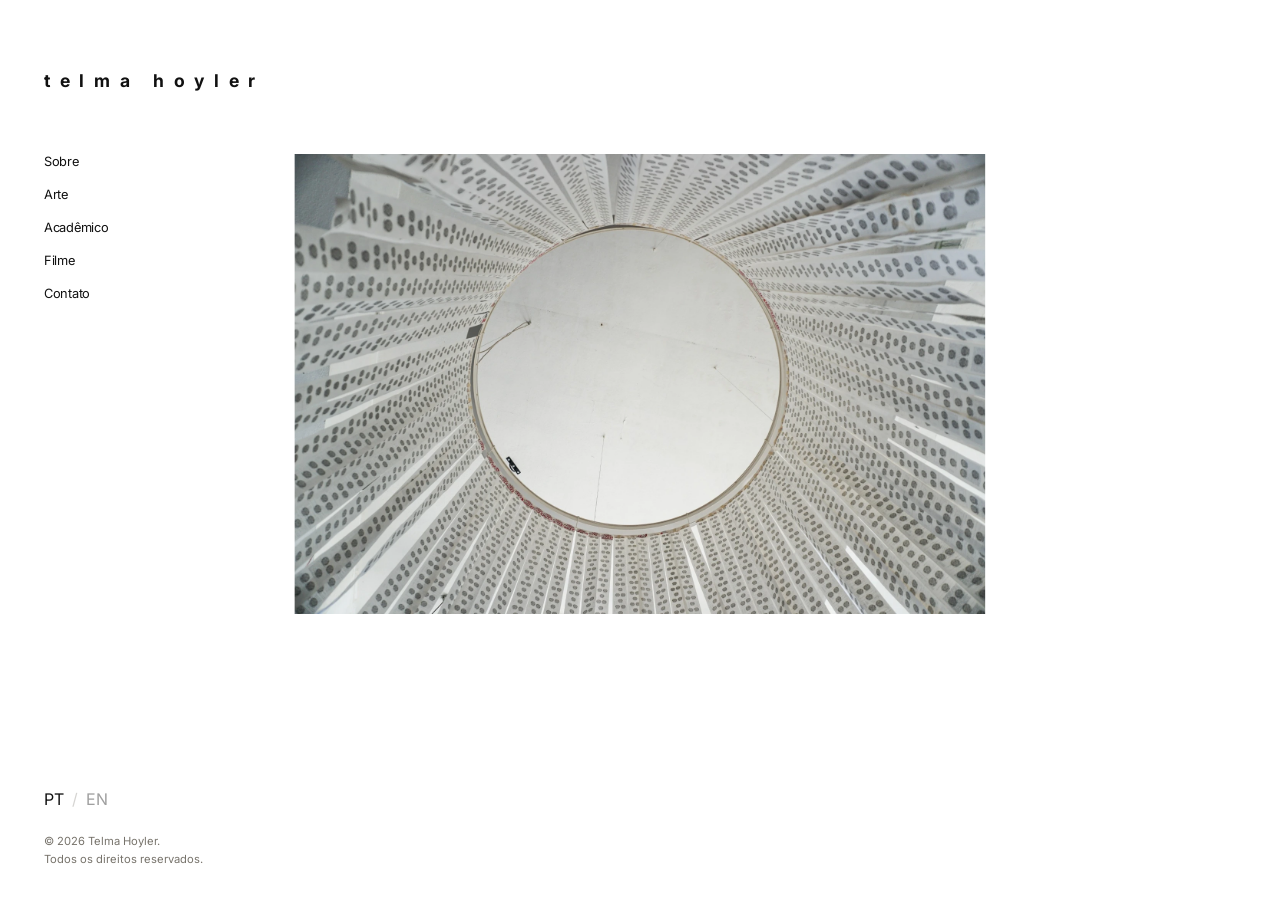
==== commit b20f3c13: "Ajusta enquadramento e posicionamento da capa" ====
--- a/index.html
+++ b/index.html
@@ -14,7 +14,7 @@
       rel="stylesheet"
       href="https://fonts.googleapis.com/css2?family=Inter:wght@300;400;500&family=Inter+Tight:wght@200;300;400&titulo-destaque=swap"
     />
-    <link rel="stylesheet" href="styles.css?v=20261023" />
+    <link rel="stylesheet" href="styles.css?v=20261023-3" />
   </head>
   <body>
     <aside class="menu-lateral">
@@ -82,7 +82,7 @@
           <img data-src="assets/capa/carrossel/3.webp?v=20261023" alt="" loading="lazy" decoding="async" />
         </div>
         <div class="imagem-hero">
-          <img data-src="assets/capa/carrossel/4.webp?v=20261023" alt="" loading="lazy" decoding="async" />
+          <img data-src="assets/capa/carrossel/4.webp?v=20261023-2" alt="" loading="lazy" decoding="async" />
         </div>
         <div class="imagem-hero">
           <img data-src="assets/capa/carrossel/5.webp?v=20261023" alt="" loading="lazy" decoding="async" />
--- a/styles.css
+++ b/styles.css
@@ -1,11 +1,11 @@
 :root {
-  --cor-fundo: #f4f3ef;
+  --cor-fundo: #fff;
   --cor-texto-principal: #111;
   --cor-texto-suave: #77736b;
   --cor-linha-fina: rgba(17, 17, 17, 0.14);
   --cor-painel: rgba(17, 17, 17, 0.035);
   --largura-menu-lateral: 240px;
-  --recuo-hero-topo: 132px;
+  --recuo-hero-topo: 72px;
   --recuo-hero-direita: 56px;
   --recuo-hero-baixo: 104px;
   /* Altura do nome + espaço até o primeiro item do menu ("Sobre"). */
@@ -250,9 +250,12 @@
     margin-top: 0;
   }
 
+  /* O carrossel é centralizado na tela inteira, não só na área à direita do
+     menu; a largura máxima evita que ele invada o menu em telas menores. */
   body.rota-inicial .imagem-hero {
     top: calc(var(--recuo-hero-topo) + var(--altura-marca-menu) + var(--espaco-marca-navegacao));
-    width: min(54vw, 860px);
+    left: calc(50vw - var(--largura-menu-lateral));
+    width: min(54vw, 860px, calc(100vw - 2 * var(--largura-menu-lateral) - 48px));
   }
 
   body.rota-inicial .imagem-hero img {
